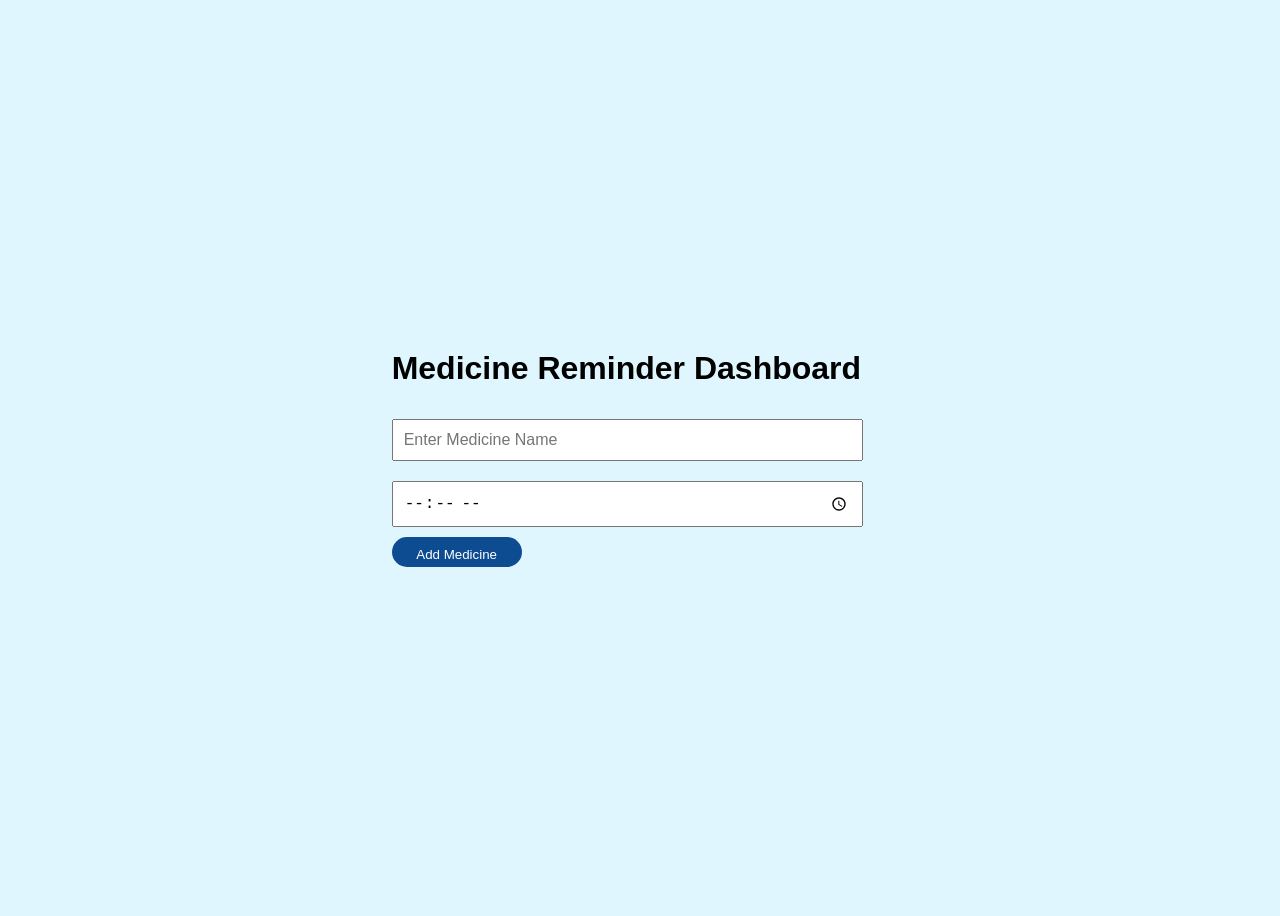
==== dashboard.html @ f31e2b69 "first commit" ====
<!DOCTYPE html>
<html>

<head>

    <title>Medicine Dashboard</title>

    <link rel="stylesheet" href="style.css">

</head>

<body>

    <div class="dashboard-container">

        <h1>Medicine Reminder Dashboard</h1>

        <input type="text" id="medicineName"
        placeholder="Enter Medicine Name">

        <input type="time" id="medicineTime">

        <button onclick="addMedicine()">
            Add Medicine
        </button>

        <ul id="medicineList"></ul>

    </div>

    <script src="script.js"></script>

</body>

</html>
---- style.css ----
body {

    font-family: Arial;
    background-color: #dff6ff;

    display: flex;
    justify-content: center;
    align-items: center;

    height: 100vh;
}

.login-container {

    background:white; 

    padding: 30px;

    border-radius: 10px;

    width: 300px;

    text-align: center;

    box-shadow: 0px 0px 10px gray;
}

input {

    width: 90%;

    padding: 10px;

    margin: 10px 0;
    font-size: 16px;
}

button {

    padding: 10px 20px;

    background-color: #0E4C92;

    color: white;

    border: none;

    border-radius: 15px;

    cursor: pointer;
    width:130px;
    height:30px;
    
}
.paragraph{
    font-size:15px;
    color:gray;


} 
#medicineList {

    list-style: none;

    padding: 0;

    margin-top: 20px;
}

.medicine-item {

    background: white;

    padding: 15px;

    margin-top: 15px;

    border-left: 6px solid #0077b6;

    border-radius: 10px;

    box-shadow: 0px 2px 8px gray;

    font-size: 18px;

    transition: 0.3s;
    height:30px;
}

.medicine-item:hover {

    transform: scale(1.03);

    background-color: #f1faff;
}
.medicine-time{
    color:black;
    font-weight:500;
    font-size:15px

}
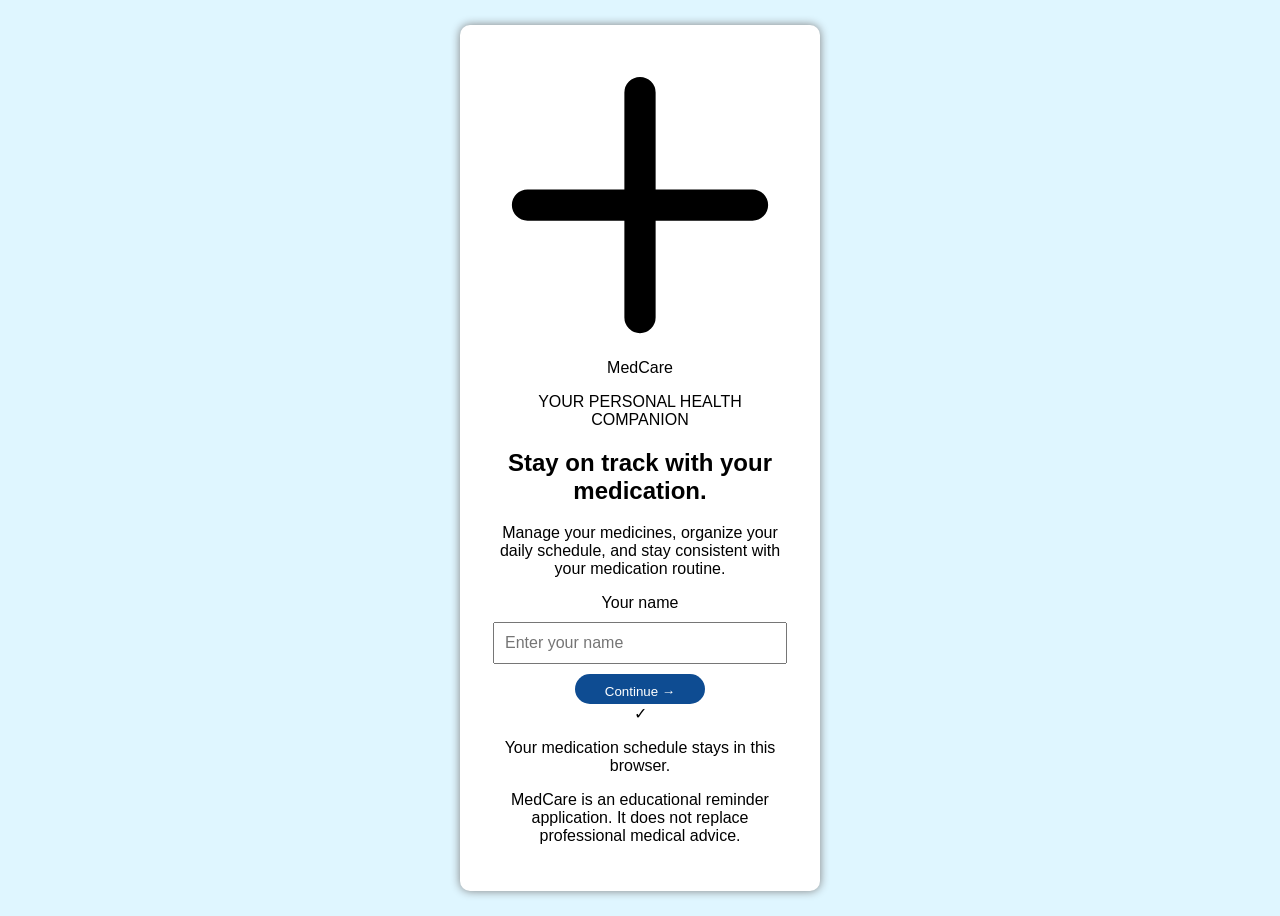
==== commit c94fff59: "Refactor dashboard.html for improved layout and SEO Updated the HTML structure and added meta tags f" ====
--- a/dashboard.html
+++ b/dashboard.html
@@ -1,35 +1,116 @@
+
 <!DOCTYPE html>
-<html>
+<html lang="en">
+<head>
+    <meta charset="UTF-8">
+    <meta name="viewport" content="width=device-width, initial-scale=1.0">
 
-<head>
+    <meta name="description" content="MedCare is a simple medicine reminder application that helps users organize their medication schedules.">
 
-    <title>Medicine Dashboard</title>
+    <title>MedCare | Medicine Reminder</title>
+
+    <link rel="preconnect" href="https://fonts.googleapis.com">
+    <link rel="preconnect" href="https://fonts.gstatic.com" crossorigin>
+    <link href="https://fonts.googleapis.com/css2?family=DM+Sans:wght@400;500;600;700&family=Manrope:wght@400;500;600;700;800&display=swap" rel="stylesheet">
 
     <link rel="stylesheet" href="style.css">
-
 </head>
 
-<body>
+<body class="login-page">
 
-    <div class="dashboard-container">
+    <main class="login-container">
 
-        <h1>Medicine Reminder Dashboard</h1>
+        <section class="login-card">
 
-        <input type="text" id="medicineName"
-        placeholder="Enter Medicine Name">
+            <!-- Application Branding -->
+            <div class="brand">
+                <div class="brand-icon" aria-hidden="true">
+                    <svg viewBox="0 0 24 24" fill="none">
+                        <path d="M12 3V21M3 12H21"
+                              stroke="currentColor"
+                              stroke-width="2.5"
+                              stroke-linecap="round"/>
+                    </svg>
+                </div>
 
-        <input type="time" id="medicineTime">
+                <span class="brand-name">MedCare</span>
+            </div>
 
-        <button onclick="addMedicine()">
-            Add Medicine
-        </button>
+            <!-- Welcome Section -->
+            <div class="welcome-section">
+                <p class="eyebrow">YOUR PERSONAL HEALTH COMPANION</p>
 
-        <ul id="medicineList"></ul>
+                <h1>Stay on track with your medication.</h1>
 
-    </div>
+                <p class="welcome-description">
+                    Manage your medicines, organize your daily schedule,
+                    and stay consistent with your medication routine.
+                </p>
+            </div>
 
-    <script src="script.js"></script>
+            <!-- Login Form -->
+            <form id="loginForm" class="login-form">
+
+                <div class="form-group">
+                    <label for="userName">Your name</label>
+
+                    <input
+                        type="text"
+                        id="userName"
+                        name="userName"
+                        placeholder="Enter your name"
+                        autocomplete="name"
+                        maxlength="50"
+                        required
+                    >
+                </div>
+
+                <button type="submit" class="primary-button">
+                    Continue
+                    <span aria-hidden="true">→</span>
+                </button>
+
+            </form>
+
+            <!-- Privacy Information -->
+            <div class="login-footer">
+                <span class="privacy-icon" aria-hidden="true">✓</span>
+                <p>Your medication schedule stays in this browser.</p>
+            </div>
+
+        </section>
+
+        <!-- Bottom Disclaimer -->
+        <footer class="page-footer">
+            <p>
+                MedCare is an educational reminder application.
+                It does not replace professional medical advice.
+            </p>
+        </footer>
+
+    </main>
+
+    <script>
+        const loginForm = document.getElementById("loginForm");
+        const userNameInput = document.getElementById("userName");
+
+        loginForm.addEventListener("submit", function (event) {
+            event.preventDefault();
+
+            const userName = userNameInput.value.trim();
+
+            if (!userName) {
+                userNameInput.focus();
+                return;
+            }
+
+            // Save the user's name in the browser
+            localStorage.setItem("medcareUser", userName);
+
+            // Navigate to the dashboard
+            window.location.href = "dashboard.html";
+        });
+    </script>
 
 </body>
-
-</html>+</html>
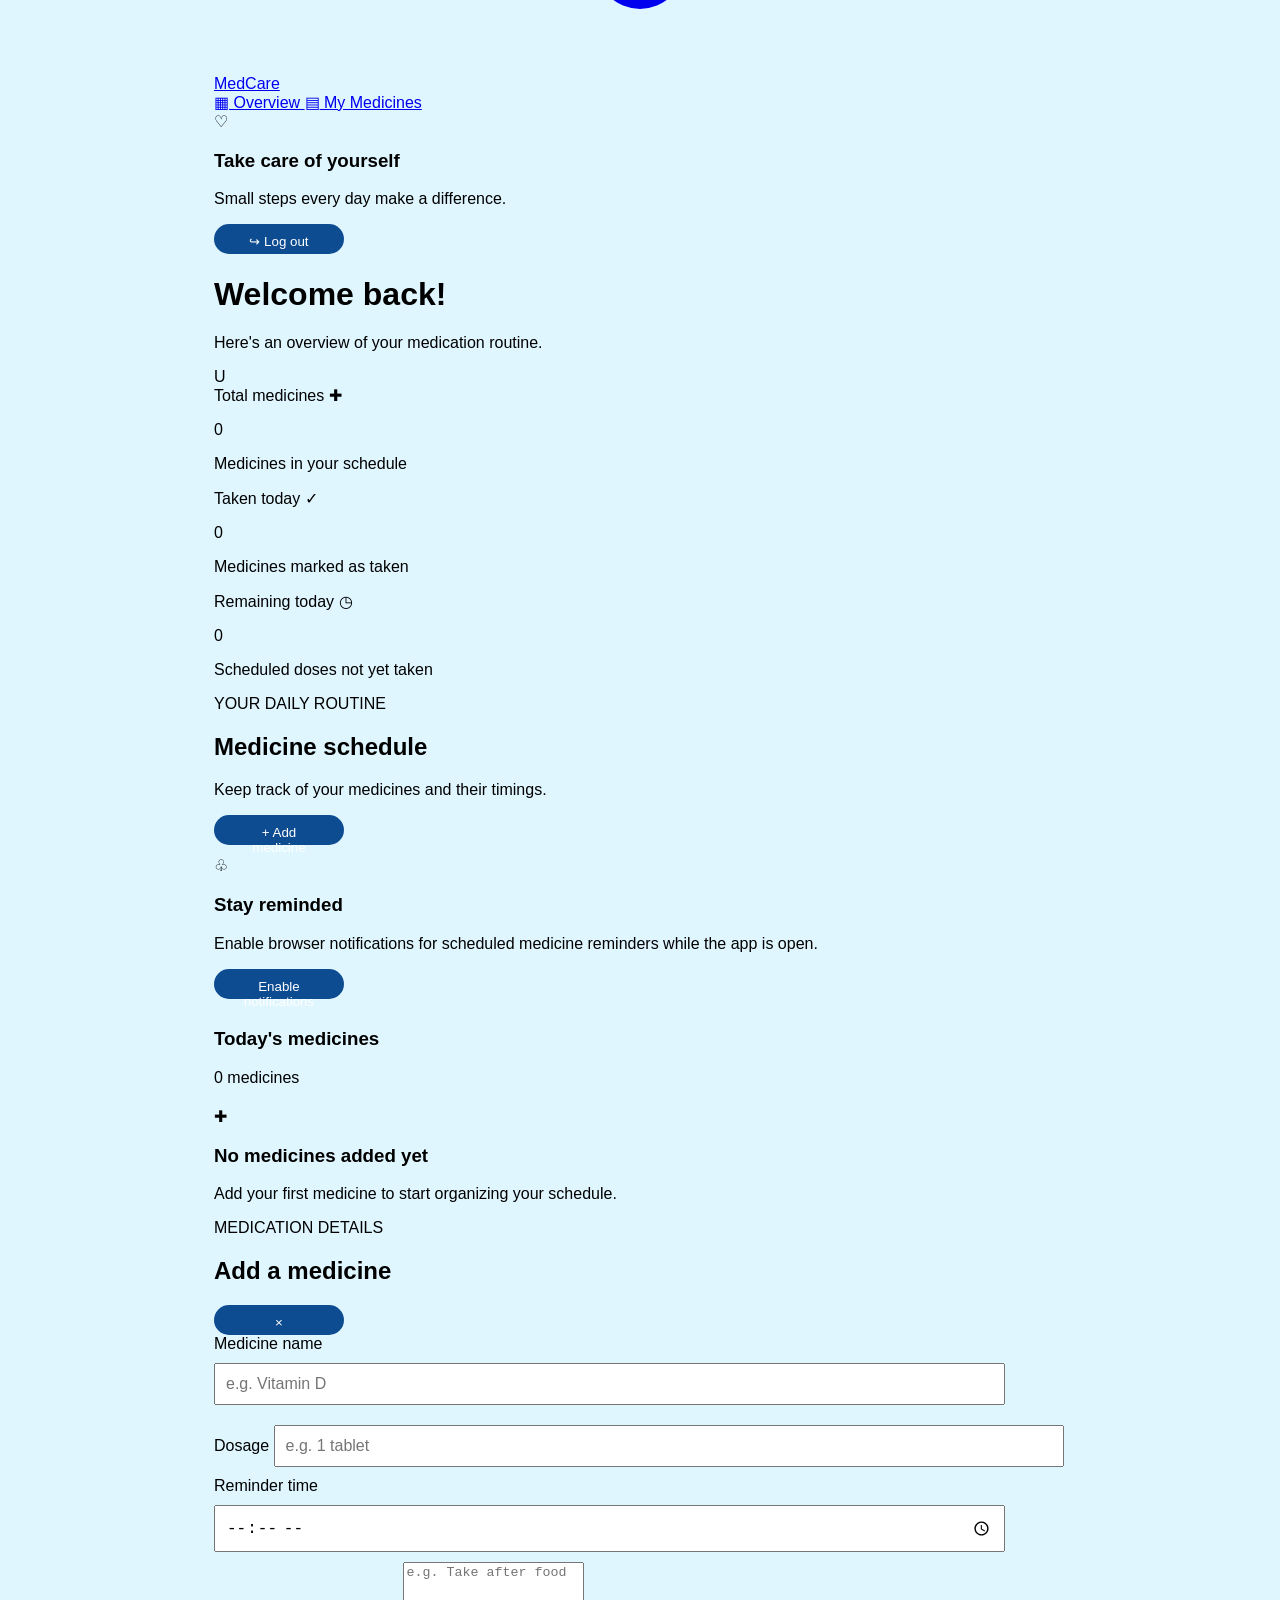
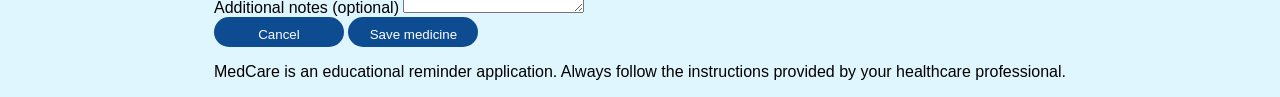
==== commit c003c666: "dashboard.html" ====
--- a/dashboard.html
+++ b/dashboard.html
@@ -5,25 +5,27 @@
     <meta charset="UTF-8">
     <meta name="viewport" content="width=device-width, initial-scale=1.0">
 
-    <meta name="description" content="MedCare is a simple medicine reminder application that helps users organize their medication schedules.">
-
-    <title>MedCare | Medicine Reminder</title>
+    <meta name="description" content="Manage your medication schedule and daily reminders with MedCare.">
+
+    <title>Dashboard | MedCare</title>
 
     <link rel="preconnect" href="https://fonts.googleapis.com">
     <link rel="preconnect" href="https://fonts.gstatic.com" crossorigin>
     <link href="https://fonts.googleapis.com/css2?family=DM+Sans:wght@400;500;600;700&family=Manrope:wght@400;500;600;700;800&display=swap" rel="stylesheet">
 
     <link rel="stylesheet" href="style.css">
+
+    <script src="script.js" defer></script>
 </head>
 
-<body class="login-page">
-
-    <main class="login-container">
-
-        <section class="login-card">
-
-            <!-- Application Branding -->
-            <div class="brand">
+<body class="dashboard-page">
+
+    <div class="app-layout">
+
+        <!-- Sidebar -->
+        <aside class="sidebar">
+
+            <a href="dashboard.html" class="brand">
                 <div class="brand-icon" aria-hidden="true">
                     <svg viewBox="0 0 24 24" fill="none">
                         <path d="M12 3V21M3 12H21"
@@ -32,85 +34,248 @@
                               stroke-linecap="round"/>
                     </svg>
                 </div>
-
                 <span class="brand-name">MedCare</span>
+            </a>
+
+            <nav class="sidebar-nav" aria-label="Main navigation">
+                <a href="#overview" class="nav-link active">
+                    <span aria-hidden="true">▦</span>
+                    Overview
+                </a>
+
+                <a href="#medicines" class="nav-link">
+                    <span aria-hidden="true">▤</span>
+                    My Medicines
+                </a>
+            </nav>
+
+            <div class="sidebar-bottom">
+                <div class="sidebar-help">
+                    <div class="help-icon" aria-hidden="true">♡</div>
+                    <h3>Take care of yourself</h3>
+                    <p>Small steps every day make a difference.</p>
+                </div>
+
+                <button type="button" id="logoutButton" class="logout-button">
+                    <span aria-hidden="true">↪</span>
+                    Log out
+                </button>
             </div>
 
-            <!-- Welcome Section -->
-            <div class="welcome-section">
-                <p class="eyebrow">YOUR PERSONAL HEALTH COMPANION</p>
-
-                <h1>Stay on track with your medication.</h1>
-
-                <p class="welcome-description">
-                    Manage your medicines, organize your daily schedule,
-                    and stay consistent with your medication routine.
+        </aside>
+
+        <!-- Main Content -->
+        <main class="main-content" id="overview">
+
+            <!-- Top Header -->
+            <header class="top-header">
+                <div>
+                    <p class="header-date" id="currentDate"></p>
+                    <h1 id="greeting">Welcome back!</h1>
+                    <p class="header-subtitle">
+                        Here's an overview of your medication routine.
+                    </p>
+                </div>
+
+                <div class="profile-avatar" id="profileAvatar" aria-label="User profile">
+                    U
+                </div>
+            </header>
+
+            <!-- Summary Cards -->
+            <section class="summary-grid" aria-label="Medication summary">
+
+                <article class="summary-card">
+                    <div class="summary-top">
+                        <span class="summary-label">Total medicines</span>
+                        <span class="summary-icon medicine-icon" aria-hidden="true">✚</span>
+                    </div>
+                    <p class="summary-value" id="totalMedicines">0</p>
+                    <p class="summary-description">Medicines in your schedule</p>
+                </article>
+
+                <article class="summary-card">
+                    <div class="summary-top">
+                        <span class="summary-label">Taken today</span>
+                        <span class="summary-icon taken-icon" aria-hidden="true">✓</span>
+                    </div>
+                    <p class="summary-value" id="takenMedicines">0</p>
+                    <p class="summary-description">Medicines marked as taken</p>
+                </article>
+
+                <article class="summary-card">
+                    <div class="summary-top">
+                        <span class="summary-label">Remaining today</span>
+                        <span class="summary-icon remaining-icon" aria-hidden="true">◷</span>
+                    </div>
+                    <p class="summary-value" id="remainingMedicines">0</p>
+                    <p class="summary-description">Scheduled doses not yet taken</p>
+                </article>
+
+            </section>
+
+            <!-- Medicine Section -->
+            <section class="medicine-section" id="medicines">
+
+                <div class="section-heading">
+                    <div>
+                        <p class="eyebrow">YOUR DAILY ROUTINE</p>
+                        <h2>Medicine schedule</h2>
+                        <p class="section-description">
+                            Keep track of your medicines and their timings.
+                        </p>
+                    </div>
+
+                    <button type="button" id="addMedicineButton" class="primary-button add-button">
+                        <span aria-hidden="true">+</span>
+                        Add medicine
+                    </button>
+                </div>
+
+                <!-- Notification Settings -->
+                <div class="notification-banner">
+                    <div class="notification-content">
+                        <span class="notification-symbol" aria-hidden="true">♧</span>
+                        <div>
+                            <h3>Stay reminded</h3>
+                            <p>Enable browser notifications for scheduled medicine reminders while the app is open.</p>
+                        </div>
+                    </div>
+
+                    <button type="button" id="enableNotifications" class="secondary-button">
+                        Enable notifications
+                    </button>
+                </div>
+
+                <!-- Medicine List -->
+                <div class="medicine-list-card">
+
+                    <div class="list-header">
+                        <h3>Today's medicines</h3>
+                        <span id="medicineCount" class="count-label">0 medicines</span>
+                    </div>
+
+                    <div id="medicineList" class="medicine-list">
+
+                        <!-- Medicine entries are added dynamically using JavaScript -->
+
+                        <div id="emptyState" class="empty-state">
+                            <div class="empty-icon" aria-hidden="true">✚</div>
+                            <h3>No medicines added yet</h3>
+                            <p>Add your first medicine to start organizing your schedule.</p>
+                        </div>
+
+                    </div>
+
+                </div>
+
+            </section>
+
+            <!-- Add/Edit Medicine Modal -->
+            <div id="medicineModal" class="modal" aria-hidden="true">
+
+                <div class="modal-overlay" id="modalOverlay"></div>
+
+                <section
+                    class="modal-content"
+                    role="dialog"
+                    aria-modal="true"
+                    aria-labelledby="modalTitle"
+                >
+
+                    <div class="modal-header">
+                        <div>
+                            <p class="eyebrow">MEDICATION DETAILS</p>
+                            <h2 id="modalTitle">Add a medicine</h2>
+                        </div>
+
+                        <button
+                            type="button"
+                            id="closeModalButton"
+                            class="close-modal"
+                            aria-label="Close form"
+                        >
+                            ×
+                        </button>
+                    </div>
+
+                    <form id="medicineForm">
+
+                        <input type="hidden" id="medicineId">
+
+                        <div class="form-group">
+                            <label for="medicineName">Medicine name</label>
+                            <input
+                                type="text"
+                                id="medicineName"
+                                placeholder="e.g. Vitamin D"
+                                maxlength="80"
+                                required
+                            >
+                        </div>
+
+                        <div class="form-row">
+
+                            <div class="form-group">
+                                <label for="medicineDosage">Dosage</label>
+                                <input
+                                    type="text"
+                                    id="medicineDosage"
+                                    placeholder="e.g. 1 tablet"
+                                    maxlength="40"
+                                    required
+                                >
+                            </div>
+
+                            <div class="form-group">
+                                <label for="medicineTime">Reminder time</label>
+                                <input
+                                    type="time"
+                                    id="medicineTime"
+                                    required
+                                >
+                            </div>
+
+                        </div>
+
+                        <div class="form-group">
+                            <label for="medicineNotes">Additional notes (optional)</label>
+                            <textarea
+                                id="medicineNotes"
+                                rows="3"
+                                maxlength="250"
+                                placeholder="e.g. Take after food"
+                            ></textarea>
+                        </div>
+
+                        <div class="modal-actions">
+                            <button type="button" id="cancelModalButton" class="secondary-button">
+                                Cancel
+                            </button>
+
+                            <button type="submit" class="primary-button">
+                                Save medicine
+                            </button>
+                        </div>
+
+                    </form>
+
+                </section>
+
+            </div>
+
+            <!-- Footer -->
+            <footer class="dashboard-footer">
+                <p>
+                    MedCare is an educational reminder application.
+                    Always follow the instructions provided by your healthcare professional.
                 </p>
-            </div>
-
-            <!-- Login Form -->
-            <form id="loginForm" class="login-form">
-
-                <div class="form-group">
-                    <label for="userName">Your name</label>
-
-                    <input
-                        type="text"
-                        id="userName"
-                        name="userName"
-                        placeholder="Enter your name"
-                        autocomplete="name"
-                        maxlength="50"
-                        required
-                    >
-                </div>
-
-                <button type="submit" class="primary-button">
-                    Continue
-                    <span aria-hidden="true">→</span>
-                </button>
-
-            </form>
-
-            <!-- Privacy Information -->
-            <div class="login-footer">
-                <span class="privacy-icon" aria-hidden="true">✓</span>
-                <p>Your medication schedule stays in this browser.</p>
-            </div>
-
-        </section>
-
-        <!-- Bottom Disclaimer -->
-        <footer class="page-footer">
-            <p>
-                MedCare is an educational reminder application.
-                It does not replace professional medical advice.
-            </p>
-        </footer>
-
-    </main>
-
-    <script>
-        const loginForm = document.getElementById("loginForm");
-        const userNameInput = document.getElementById("userName");
-
-        loginForm.addEventListener("submit", function (event) {
-            event.preventDefault();
-
-            const userName = userNameInput.value.trim();
-
-            if (!userName) {
-                userNameInput.focus();
-                return;
-            }
-
-            // Save the user's name in the browser
-            localStorage.setItem("medcareUser", userName);
-
-            // Navigate to the dashboard
-            window.location.href = "dashboard.html";
-        });
-    </script>
+            </footer>
+
+        </main>
+
+    </div>
 
 </body>
 </html>
+
